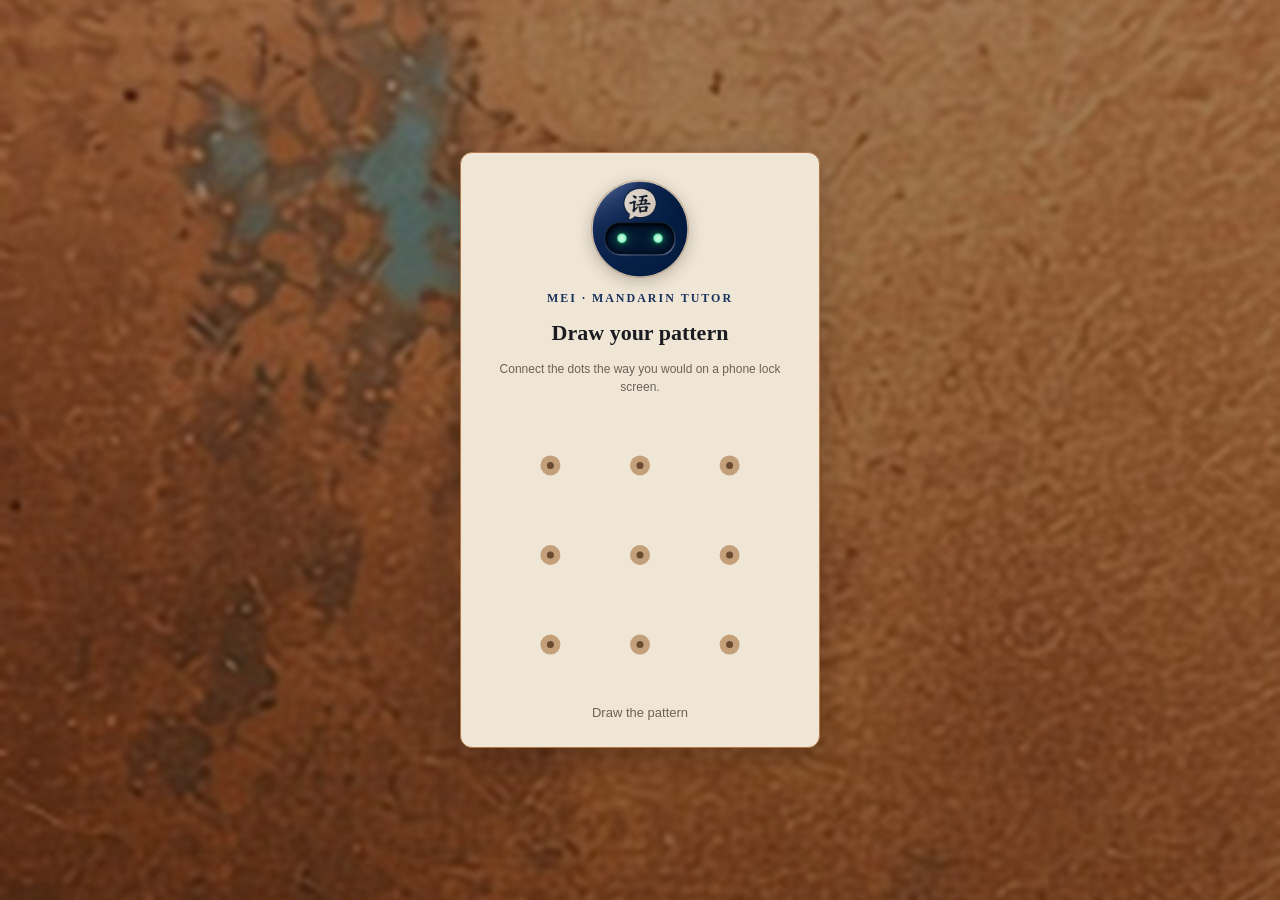
==== lesson.html @ 938fa402 "Add Mei's logo, favicons, and a patinated-copper site theme. The cream lesson cards keep high-contra" ====
<!DOCTYPE html>
<html lang="en">
  <head>
    <meta charset="utf-8">
    <meta name="viewport" content="width=device-width, initial-scale=1">
    <title>Mei · Mandarin Tutor</title>
    <meta name="theme-color" content="#1b325e">
    <meta property="og:title" content="Mei · Mandarin Tutor">
    <meta property="og:description" content="Weekday Mandarin lessons from Mei.">
    <meta property="og:image" content="https://atlas-grok.github.io/mandarin-lessons/assets/og-image.jpg">
    <meta name="twitter:card" content="summary_large_image">
    <link rel="icon" type="image/png" sizes="32x32" href="assets/favicon-32.png">
    <link rel="icon" type="image/png" sizes="64x64" href="assets/favicon-64.png">
    <link rel="apple-touch-icon" sizes="180x180" href="assets/apple-touch-icon.png">
    <link rel="stylesheet" href="assets/style.css">
  </head>
  <body>
    <div id="lock-screen" hidden>
      <div class="lock-card">
        <img class="lock-logo" src="assets/logo.png" alt="Mei" width="96" height="96">
        <div class="brand">Mei · Mandarin Tutor</div>
        <h1 style="font-size:22px;">Draw your pattern</h1>
        <p class="lock-hint">Connect the dots the way you would on a phone lock screen.</p>
        <div class="lock-canvas-wrap">
          <canvas id="lock-canvas" width="280" height="280" aria-label="Pattern lock"></canvas>
        </div>
        <div id="lock-status" class="lock-status">Draw the pattern</div>
      </div>
    </div>
    <div id="app" class="page" hidden>
      <div class="card">
        <div class="mast">
          <div class="brand-row">
            <img class="brand-logo" src="assets/logo.png" alt="Mei" width="48" height="48">
            <div class="brand">Mei · Mandarin Tutor</div>
          </div>
          <div style="margin:8px 0 0 0;"><a class="back" href="index.html">← All lessons</a></div>
          <div id="lesson-id" class="lesson-id"></div>
          <div id="header"></div>
        </div>
        <div id="body" class="lesson"></div>
      </div>
      <div class="foot">Mei · Mandarin Tutor</div>
    </div>
    <script src="assets/config.js"></script>
    <script src="assets/grade.js"></script>
    <script src="assets/lock.js"></script>
    <script src="assets/lesson.js"></script>
  </body>
</html>
---- assets/style.css ----
/* Patinated-copper theme, sampled from Mei's logo, with cream lesson cards. */
:root {
  --page: #1a120c;
  --card: #efe6d6;
  --line: #b07848;
  --ink: #1a1c22;
  --muted: #6b6258;
  --red: #b91c1c; /* pinyin stays red, same as the lesson email */
  --blue: #1b325e; /* navy from the logo disc */
  --green: #1f7a5a;
  --amber: #c4843a;
  --tip-bg: #f7efd8;
  --pattern-bg: #e6edf6;
  --tone-bg: #f8ebe6;
  --note-bg: #e7f3ed;
  --white: #f7f1e6;
  --navy: #1b325e;
  --navy-deep: #0e1a36;
  --copper: #b07848;
  --copper-dark: #8a5a32;
  --mint: #4cf0a0;
  --mint-soft: #a7f7d2;
  --verdigris: #2f8f7a;
}

* { box-sizing: border-box; }

html, body {
  margin: 0;
  padding: 0;
  color: var(--ink);
  font-family: Georgia, "Times New Roman", serif;
  font-size: 16px;
  line-height: 1.55;
  -webkit-text-size-adjust: 100%;
}

/* Fallback color on html. Body stays transparent so the fixed
   ::before plate (z-index: -1) can show through. */
html { background-color: var(--page); }
body { background: transparent; min-height: 100vh; }

/* Fixed copper plate + soft navy-to-umber overlay. A pseudo-element
   avoids background-attachment:fixed bugs on mobile. */
body::before {
  content: "";
  position: fixed;
  inset: 0;
  z-index: -1;
  pointer-events: none;
  background-color: var(--page);
  background-image:
    linear-gradient(180deg, rgba(14, 16, 32, 0.32), rgba(22, 12, 8, 0.42)),
    url("bg-copper.jpg");
  background-position: center;
  background-size: cover;
  background-repeat: no-repeat;
}

.page {
  width: 100%;
  min-height: 100vh;
  padding: 24px 12px;
}

.card {
  max-width: 640px;
  margin: 0 auto;
  background: var(--card);
  border: 1px solid var(--line);
  border-radius: 12px;
  padding: 28px;
  box-shadow: 0 8px 28px rgba(20, 10, 6, 0.28);
}

.brand {
  font-size: 12px;
  letter-spacing: 2px;
  text-transform: uppercase;
  color: var(--navy);
  font-weight: bold;
  font-family: Georgia, "Times New Roman", serif;
}

.brand-row {
  display: flex;
  align-items: center;
  gap: 12px;
}

.brand-logo {
  width: 48px;
  height: 48px;
  flex: 0 0 48px;
  border-radius: 50%;
  display: block;
  box-shadow: 0 0 0 1px rgba(176, 120, 72, 0.35);
}

.lock-logo {
  width: 96px;
  height: 96px;
  border-radius: 50%;
  display: block;
  margin: 0 auto 12px;
  box-shadow: 0 0 0 1px rgba(176, 120, 72, 0.4), 0 4px 16px rgba(20, 10, 6, 0.25);
}

.lesson-id {
  font-family: Arial, sans-serif;
  font-size: 12px;
  line-height: 1.4;
  color: var(--ink);
  margin-top: 8px;
}

h1 {
  font-family: Georgia, serif;
  font-size: 26px;
  color: var(--ink);
  margin: 8px 0 2px 0;
  font-weight: bold;
}

.title-py {
  font-size: 18px;
  color: var(--red);
  font-style: italic;
  font-weight: bold;
}

.meta, .auditory {
  font-family: Arial, sans-serif;
  font-size: 13px;
  color: var(--muted);
  margin-top: 6px;
}

.auditory { margin-top: 2px; }

h2, .h2 {
  font-family: Georgia, serif;
  font-size: 20px;
  color: var(--navy);
  margin: 22px 0 10px 0;
  border-bottom: 2px solid var(--line);
  padding-bottom: 4px;
  font-weight: bold;
}

h2.practice, .h2.practice { color: var(--blue); font-size: 22px; }
h2.teach { font-size: 22px; }
h3, .h3 {
  font-family: Georgia, serif;
  font-size: 17px;
  color: var(--blue);
  margin: 18px 0 8px 0;
  border-bottom: 2px solid var(--line);
  padding-bottom: 4px;
  font-weight: bold;
}
h2.block-h, .block-h {
  font-size: 18px;
  color: var(--navy);
}

.pair { font-size: 16px; }
.pair-lg { font-size: 18px; }
.pair-sm { font-size: 15px; }
.en { color: var(--ink); font-weight: bold; }
.bar { color: var(--muted); }
.py { color: var(--red); font-style: italic; font-weight: bold; }

.bilingual p { margin: 0 0 4px 0; color: var(--ink); }
.bilingual p.py-line { margin: 0 0 14px 0; color: var(--red); font-style: italic; font-weight: normal; }
.bilingual p.solo { margin: 0 0 14px 0; }

.box {
  border-left: 4px solid var(--green);
  background: var(--note-bg);
  padding: 12px 16px;
  margin: 12px 0;
  border-radius: 0 8px 8px 0;
}
.box.tip, .box.bonus { border-left-color: var(--amber); background: var(--tip-bg); }
.box.pattern { border-left-color: var(--blue); background: var(--pattern-bg); }
.box.tone { border-left-color: var(--red); background: var(--tone-bg); }
.box.note { border-left-color: var(--green); background: var(--note-bg); }
.box.info { border-left-color: var(--blue); background: var(--pattern-bg); }
.box.success { border-left-color: var(--green); background: var(--note-bg); }
.box.warn { border-left-color: var(--amber); background: var(--tip-bg); }
.box .boxtitle { font-weight: bold; margin-bottom: 6px; }

.vocab {
  background: var(--white);
  border: 1px solid var(--line);
  border-left: 4px solid var(--red);
  border-radius: 0 8px 8px 0;
  padding: 12px 16px;
  margin: 10px 0;
}
.vocab .notes { font-size: 14px; margin-top: 6px; }

.example { margin: 8px 0; }
.ex-n { color: var(--muted); font-weight: bold; }

.review {
  width: 100%;
  border-collapse: collapse;
  background: var(--white);
  border: 1px solid var(--line);
  margin: 10px 0;
}
.review td {
  padding: 6px 8px;
  border-bottom: 1px solid var(--line);
  vertical-align: middle;
}
.review td.tip { font-size: 13px; color: #6b7280; }
.review td.listen { text-align: right; white-space: nowrap; }

.listen {
  display: inline-block;
  background: var(--navy);
  color: #ffffff;
  text-decoration: none;
  font-family: Arial, sans-serif;
  font-size: 12px;
  font-weight: bold;
  padding: 6px 12px;
  border-radius: 999px;
  margin-left: 8px;
  border: 0;
  cursor: pointer;
  line-height: 1.2;
}
.listen:hover, .listen:focus { filter: brightness(1.12); }
.listen.playing {
  background: var(--verdigris);
  box-shadow: 0 0 0 1px var(--mint), 0 0 12px rgba(76, 240, 160, 0.65);
  color: #042016;
}
.listen[disabled] { opacity: 0.5; cursor: default; }

.options-line { font-size: 14px; color: #6b7280; margin: 4px 0 8px 0; }

.item { margin: 16px 0 22px 0; }
.item-prompt { margin-bottom: 6px; }
.item-n { color: var(--blue); font-weight: bold; }
.unscramble {
  font-family: "Courier New", monospace;
  background: #f3f4f6;
  padding: 6px 10px;
  border-radius: 4px;
  margin-top: 6px;
  font-size: 14px;
}
.hint {
  font-size: 13px;
  color: var(--muted);
  font-style: italic;
  margin-top: 4px;
}

.answer-box {
  border: 2px dashed #93c5fd;
  background: #f8fbff;
  border-radius: 6px;
  padding: 10px 12px;
  margin: 6px 0 4px 0;
  font-family: Arial, sans-serif;
}
.answer-box label {
  display: block;
  font-size: 12px;
  color: var(--muted);
  margin-bottom: 6px;
}
.answer-box input,
.answer-box textarea {
  width: 100%;
  font-family: Georgia, "Times New Roman", serif;
  font-size: 16px; /* avoid iOS zoom */
  line-height: 1.4;
  color: var(--ink);
  border: 1px solid #bfdbfe;
  border-radius: 4px;
  padding: 8px 10px;
  background: #ffffff;
  -webkit-appearance: none;
  appearance: none;
}
.answer-box textarea { min-height: 56px; resize: vertical; }
.answer-box input:focus,
.answer-box textarea:focus {
  outline: 2px solid #93c5fd;
  outline-offset: 1px;
}

.item.correct .answer-box { border-color: #86efac; background: #f0fdf4; }
.item.partial .answer-box { border-color: #fcd34d; background: var(--tip-bg); }
.item.wrong .answer-box { border-color: #fca5a5; background: var(--tone-bg); }
.item.skipped .answer-box { border-color: #d1d5db; background: #f9fafb; }

.item-feedback {
  font-family: Arial, sans-serif;
  font-size: 13px;
  margin-top: 4px;
}
.item-feedback.correct { color: var(--green); }
.item-feedback.partial { color: #92400e; }
.item-feedback.wrong { color: var(--red); }
.item-feedback.skipped { color: #6b7280; }

.recorder {
  font-family: Arial, sans-serif;
  margin-top: 8px;
  padding: 10px 12px;
  border: 2px dashed #f1e5d1;
  border-radius: 6px;
  background: #fffdf8;
}
.recorder .row { display: flex; flex-wrap: wrap; gap: 8px; align-items: center; }
.rec-btn {
  font-family: Arial, sans-serif;
  font-size: 13px;
  font-weight: bold;
  border: 0;
  border-radius: 999px;
  padding: 8px 14px;
  cursor: pointer;
  background: var(--navy);
  color: #fff;
}
.rec-btn.secondary { background: var(--copper-dark); }
.rec-btn:disabled { opacity: 0.45; cursor: default; }
.rec-btn[aria-pressed="true"], .rec-btn.recording {
  background: var(--verdigris);
  box-shadow: 0 0 0 1px var(--mint), 0 0 12px rgba(76, 240, 160, 0.65);
  color: #042016;
}
.rec-timer { font-size: 13px; color: var(--ink); min-width: 4ch; }
.rec-status { font-size: 12px; color: var(--muted); margin-top: 4px; }
.recorder audio { width: 100%; margin-top: 8px; }

.submit-row {
  margin: 28px 0 8px 0;
  display: flex;
  flex-wrap: wrap;
  gap: 10px;
  align-items: center;
}
.primary {
  font-family: Arial, sans-serif;
  font-size: 16px;
  font-weight: bold;
  background: var(--navy);
  color: #fff;
  border: 0;
  border-radius: 8px;
  padding: 12px 22px;
  cursor: pointer;
}
.primary:hover, .primary:focus {
  filter: brightness(1.08);
  box-shadow: 0 0 0 1px var(--mint), 0 0 10px rgba(76, 240, 160, 0.45);
}
.primary:disabled { opacity: 0.5; cursor: default; box-shadow: none; }
.linkish {
  font-family: Arial, sans-serif;
  font-size: 14px;
  background: none;
  border: 0;
  color: var(--blue);
  text-decoration: underline;
  cursor: pointer;
  padding: 8px;
}

.results {
  margin: 18px 0;
  padding: 14px 16px;
  border-radius: 0 8px 8px 0;
  border-left: 4px solid var(--blue);
  background: var(--pattern-bg);
  font-family: Arial, sans-serif;
}
.results h2 { margin-top: 0; border: 0; padding: 0; font-size: 20px; color: var(--ink); }
.results .tally { color: var(--ink); margin: 6px 0 10px 0; }
.submit-msg { font-family: Arial, sans-serif; font-size: 14px; margin-top: 8px; }
.submit-msg.error { color: var(--red); }
.submit-msg.ok { color: var(--green); }

.closing { margin-top: 24px; border-top: 1px solid var(--line); padding-top: 14px; }
.signoff {
  color: var(--red);
  font-weight: bold;
  font-size: 18px;
  text-align: right;
  margin-top: 8px;
}
.foot {
  font-family: Arial, sans-serif;
  font-size: 11px;
  color: #d4c4a8;
  text-align: center;
  padding-top: 12px;
}

/* Index */
.lesson-list { list-style: none; margin: 16px 0 0 0; padding: 0; }
.lesson-list a {
  display: block;
  text-decoration: none;
  color: inherit;
  padding: 14px 16px;
  border: 1px solid var(--line);
  border-radius: 8px;
  margin: 0 0 10px 0;
  background: var(--white);
}
.lesson-list a:hover, .lesson-list a:focus { border-color: #e7d3b0; background: #fffaf0; }
.lesson-list .when {
  font-family: Arial, sans-serif;
  font-size: 12px;
  color: var(--muted);
  margin-top: 2px;
}
.back {
  font-family: Arial, sans-serif;
  font-size: 13px;
  color: var(--blue);
  text-decoration: none;
}
.back:hover { text-decoration: underline; }

/* Lock screen */
#lock-screen {
  min-height: 100vh;
  display: flex;
  align-items: center;
  justify-content: center;
  padding: 24px 12px;
  background: transparent;
}
#lock-screen[hidden], #app[hidden] { display: none !important; }
.lock-card {
  max-width: 360px;
  width: 100%;
  background: var(--card);
  border: 1px solid var(--line);
  border-radius: 12px;
  padding: 28px 24px 24px;
  text-align: center;
  box-shadow: 0 8px 28px rgba(20, 10, 6, 0.28);
}
.lock-canvas-wrap {
  touch-action: none;
  user-select: none;
  -webkit-user-select: none;
  margin: 18px auto 8px;
  display: flex;
  justify-content: center;
}
#lock-canvas {
  touch-action: none;
  display: block;
  margin: 0 auto;
  cursor: pointer;
}
.lock-status { font-family: Arial, sans-serif; font-size: 13px; color: var(--muted); min-height: 1.4em; }
.lock-status.error { color: var(--red); }
.lock-status.ok { color: var(--green); }
.lock-hint { font-family: Arial, sans-serif; font-size: 12px; color: var(--muted); margin-top: 10px; }
.shake { animation: shake 0.35s ease; }
@keyframes shake {
  0%, 100% { transform: translateX(0); }
  25% { transform: translateX(-8px); }
  75% { transform: translateX(8px); }
}

.error-banner {
  font-family: Arial, sans-serif;
  color: var(--red);
  background: var(--tone-bg);
  border-left: 4px solid var(--red);
  padding: 12px 16px;
  border-radius: 0 8px 8px 0;
}

@media (max-width: 480px) {
  .page { padding: 12px 8px; }
  .card, .lock-card { padding: 20px 16px; }
  h1 { font-size: 22px; }
  .brand-logo { width: 40px; height: 40px; flex-basis: 40px; }
  .lock-logo { width: 80px; height: 80px; }
  .listen { margin: 6px 0 0 0; }
  .review, .review tbody, .review tr, .review td { display: block; width: 100%; }
  .review tr { border-bottom: 1px solid var(--line); padding: 8px 0; }
  .review td { border: 0; padding: 2px 8px; text-align: left; }
  .review td.listen { text-align: left; }
}
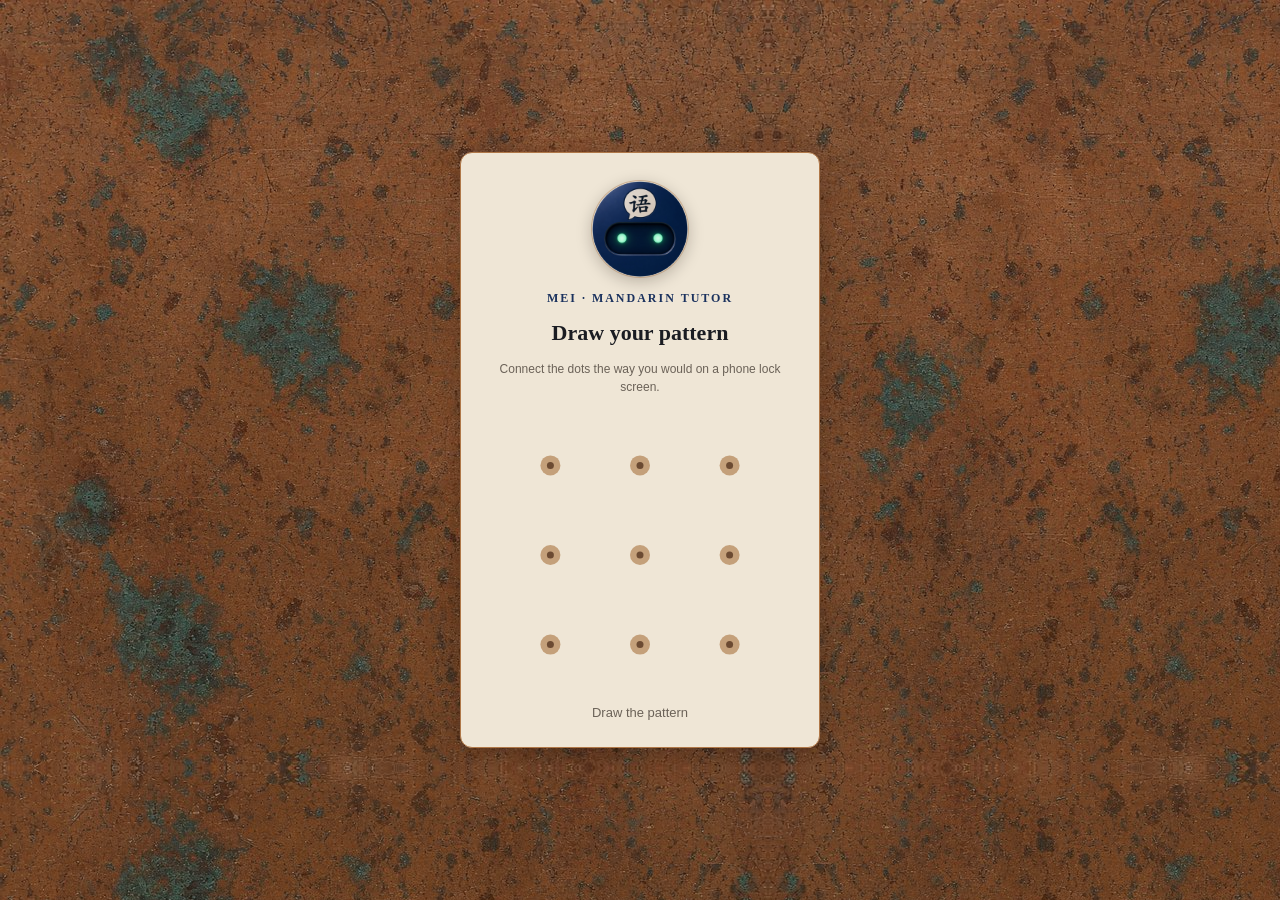
==== commit ea37f573: "Replace the blurry copper background with a sharp seamless tile. The old background was a 1400px cro" ====
--- a/lesson.html
+++ b/lesson.html
@@ -12,7 +12,7 @@
     <link rel="icon" type="image/png" sizes="32x32" href="assets/favicon-32.png">
     <link rel="icon" type="image/png" sizes="64x64" href="assets/favicon-64.png">
     <link rel="apple-touch-icon" sizes="180x180" href="assets/apple-touch-icon.png">
-    <link rel="stylesheet" href="assets/style.css">
+    <link rel="stylesheet" href="assets/style.css?v=2">
   </head>
   <body>
     <div id="lock-screen" hidden>
--- a/assets/style.css
+++ b/assets/style.css
@@ -41,7 +41,9 @@
 body { background: transparent; min-height: 100vh; }
 
 /* Fixed copper plate + soft navy-to-umber overlay. A pseudo-element
-   avoids background-attachment:fixed bugs on mobile. */
+   avoids background-attachment:fixed bugs on mobile. The copper
+   texture is a 1536×1536 seamless mirror-tile, drawn at native
+   size and repeated so it is never upscaled. */
 body::before {
   content: "";
   position: fixed;
@@ -51,10 +53,10 @@
   background-color: var(--page);
   background-image:
     linear-gradient(180deg, rgba(14, 16, 32, 0.32), rgba(22, 12, 8, 0.42)),
-    url("bg-copper.jpg");
-  background-position: center;
-  background-size: cover;
-  background-repeat: no-repeat;
+    url("bg-copper-tile.jpg?v=1");
+  background-position: 0 0;
+  background-size: 1536px 1536px;
+  background-repeat: repeat;
 }
 
 .page {
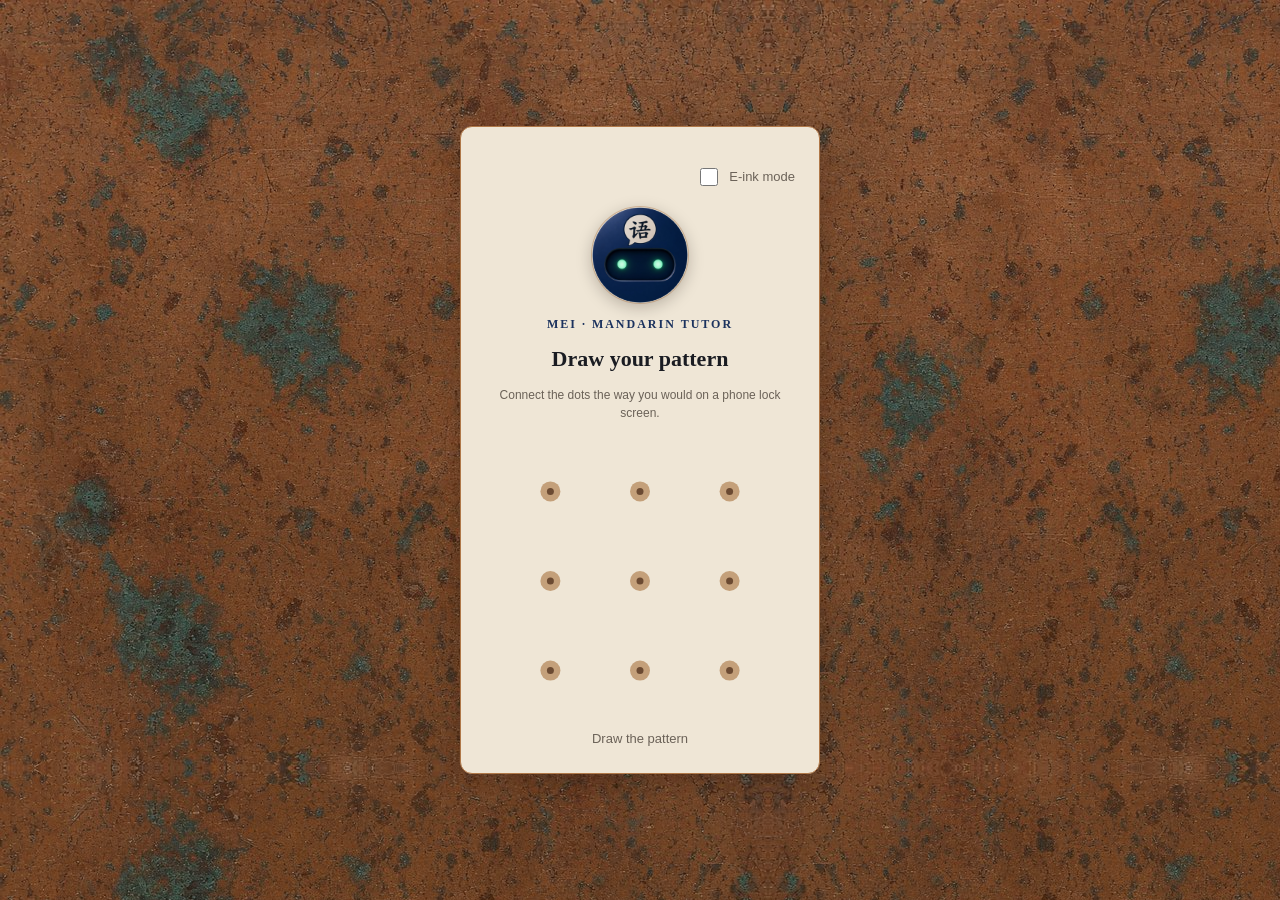
==== commit 2b55160c: "Add e-ink reading mode for high-contrast Mandarin lessons E-ink mode is toggled from the header on i" ====
--- a/lesson.html
+++ b/lesson.html
@@ -2,6 +2,24 @@
 <html lang="en">
   <head>
     <meta charset="utf-8">
+    <script>
+      (function () {
+        try {
+          var q = new URLSearchParams(location.search).get("eink");
+          var on;
+          if (q === "1" || q === "true") {
+            on = true;
+            localStorage.setItem("mandarin-eink-mode", "1");
+          } else if (q === "0" || q === "false") {
+            on = false;
+            localStorage.setItem("mandarin-eink-mode", "0");
+          } else {
+            on = localStorage.getItem("mandarin-eink-mode") === "1";
+          }
+          if (on) document.documentElement.classList.add("eink-mode");
+        } catch (e) { /* private mode */ }
+      })();
+    </script>
     <meta name="viewport" content="width=device-width, initial-scale=1">
     <title>Mei · Mandarin Tutor</title>
     <meta name="theme-color" content="#1b325e">
@@ -12,11 +30,21 @@
     <link rel="icon" type="image/png" sizes="32x32" href="assets/favicon-32.png">
     <link rel="icon" type="image/png" sizes="64x64" href="assets/favicon-64.png">
     <link rel="apple-touch-icon" sizes="180x180" href="assets/apple-touch-icon.png">
-    <link rel="stylesheet" href="assets/style.css?v=2">
+    <link rel="preconnect" href="https://fonts.googleapis.com">
+    <link rel="preconnect" href="https://fonts.gstatic.com" crossorigin>
+    <link href="https://fonts.googleapis.com/css2?family=Noto+Sans:ital,wght@0,400;0,500;0,600;0,700;1,400&display=swap" rel="stylesheet">
+    <link rel="stylesheet" href="assets/style.css?v=8">
+    <link rel="stylesheet" href="assets/eink.css?v=1">
   </head>
   <body>
     <div id="lock-screen" hidden>
       <div class="lock-card">
+        <div class="eink-header-bar">
+          <label class="eink-toggle">
+            <input type="checkbox" id="eink-toggle-lock" role="switch" aria-checked="false" aria-label="E-ink mode">
+            <span>E-ink mode</span>
+          </label>
+        </div>
         <img class="lock-logo" src="assets/logo.png" alt="Mei" width="96" height="96">
         <div class="brand">Mei · Mandarin Tutor</div>
         <h1 style="font-size:22px;">Draw your pattern</h1>
@@ -29,6 +57,12 @@
     </div>
     <div id="app" class="page" hidden>
       <div class="card">
+        <div class="eink-header-bar">
+          <label class="eink-toggle">
+            <input type="checkbox" id="eink-toggle" role="switch" aria-checked="false" aria-label="E-ink mode">
+            <span>E-ink mode</span>
+          </label>
+        </div>
         <div class="mast">
           <div class="brand-row">
             <img class="brand-logo" src="assets/logo.png" alt="Mei" width="48" height="48">
@@ -42,9 +76,11 @@
       </div>
       <div class="foot">Mei · Mandarin Tutor</div>
     </div>
+    <script src="assets/eink.js"></script>
     <script src="assets/config.js"></script>
     <script src="assets/grade.js"></script>
+    <script src="assets/report.js"></script>
     <script src="assets/lock.js"></script>
-    <script src="assets/lesson.js"></script>
+    <script src="assets/lesson.js?v=8"></script>
   </body>
 </html>
--- a/assets/style.css
+++ b/assets/style.css
@@ -214,35 +214,211 @@
   margin: 10px 0;
 }
 .review td {
-  padding: 6px 8px;
+  padding: 10px 8px;
   border-bottom: 1px solid var(--line);
   vertical-align: middle;
 }
 .review td.tip { font-size: 13px; color: #6b7280; }
-.review td.listen { text-align: right; white-space: nowrap; }
-
-.listen {
-  display: inline-block;
+/* Class "listen" is also on the cell (wrapping the button). Keep cell
+   styles here so button.listen rules never leak onto the <td>. */
+.review td.listen {
+  text-align: right;
+  white-space: nowrap;
+  vertical-align: middle;
+  background: none;
+  color: inherit;
+  font: inherit;
+  padding: 8px 8px 6px;
+  border-radius: 0;
+  margin: 0;
+  border: 0;
+  border-bottom: 1px solid var(--line);
+  box-shadow: none;
+  cursor: default;
+  line-height: inherit;
+  width: 1%;
+  height: auto;
+}
+
+/* Hidden SVG filter defs (injected by lesson.js). Must stay in the
+   document (not display:none) so url(#listen-outline) resolves. */
+.listen-filters {
+  position: absolute;
+  width: 0;
+  height: 0;
+  overflow: hidden;
+  pointer-events: none;
+}
+#listen-outline feFlood { flood-color: var(--copper); }
+#listen-outline-mint feFlood { flood-color: var(--mint); }
+
+/* Mei speech-bubble play control. Small avatar at the bottom-left;
+   navy bubble above and to the right. The comma tail is an inline
+   SVG that overlaps the bubble so they read as one cohesive shape.
+   A 1px outline is painted with feMorphology on the combined
+   alpha; the playing glow is a drop-shadow on the same wrapper so
+   it follows bubble+tail, not the rectangular box. */
+button.listen {
+  position: relative;
+  display: flex;
+  flex-direction: column;
+  align-items: flex-start;
+  width: fit-content;
+  max-width: 100%;
+  height: auto;
+  margin: 10px 0 4px 0;
+  padding: 0 0 15px 0; /* with .listen-shape padding, 28px below the bubble for the 20px avatar */
+  border: 0;
+  background: none;
+  color: inherit;
+  font: inherit;
+  line-height: 1;
+  box-shadow: none;
+  border-radius: 0;
+  cursor: pointer;
+  text-align: left;
+  overflow: visible;
+  -webkit-appearance: none;
+  appearance: none;
+}
+.review td.listen button.listen {
+  display: inline-flex;
+  margin: 0;
+  vertical-align: middle;
+  padding-bottom: 11px; /* with compact shape padding, 22px below the bubble for the 16px avatar */
+}
+.listen-shape {
+  position: relative;
+  display: block;
+  width: fit-content;
+  max-width: 100%;
+  padding: 0 0 13px 0; /* room for the tail, so the filter box includes it */
+  overflow: visible;
+  filter: url(#listen-outline) drop-shadow(0 1px 0.5px rgba(26, 18, 12, 0.18));
+}
+.listen-avatar {
+  position: absolute;
+  left: 0;
+  bottom: 0;
+  width: 20px;
+  height: 20px;
+  border-radius: 50%;
+  display: block;
+  object-fit: cover;
   background: var(--navy);
-  color: #ffffff;
-  text-decoration: none;
-  font-family: Arial, sans-serif;
-  font-size: 12px;
-  font-weight: bold;
-  padding: 6px 12px;
-  border-radius: 999px;
-  margin-left: 8px;
+  box-shadow: 0 0 0 1.5px var(--copper);
+  z-index: 2;
+}
+.review td.listen .listen-avatar {
+  width: 16px;
+  height: 16px;
+  box-shadow: 0 0 0 1px var(--copper);
+}
+.listen-bubble {
+  position: relative;
+  display: inline-flex;
+  align-items: center;
+  gap: 6px;
+  min-height: 28px;
+  max-width: 100%;
+  margin-left: 22px;
+  padding: 5px 12px 5px 10px;
+  background: var(--navy);
+  color: var(--white);
   border: 0;
-  cursor: pointer;
-  line-height: 1.2;
-}
-.listen:hover, .listen:focus { filter: brightness(1.12); }
-.listen.playing {
-  background: var(--verdigris);
-  box-shadow: 0 0 0 1px var(--mint), 0 0 12px rgba(76, 240, 160, 0.65);
-  color: #042016;
-}
-.listen[disabled] { opacity: 0.5; cursor: default; }
+  border-radius: 16px;
+  font-family: Georgia, "Times New Roman", serif;
+  font-size: 14px;
+  line-height: 1.3;
+  z-index: 1;
+}
+/* Comma tail: same navy fill as the bubble, overlapping the
+   bottom-left so there is no seam. It grows out of the bubble and
+   points down-left toward the avatar, stopping short of the face. */
+.listen-tail {
+  position: absolute;
+  left: 14px; /* margin-left 22px - 8px viewBox inset */
+  bottom: 0;
+  width: 36px;
+  height: 20px;
+  overflow: visible;
+  pointer-events: none;
+  fill: var(--navy);
+  z-index: 0;
+}
+.listen-text {
+  color: var(--white);
+  font-style: italic;
+  font-weight: bold;
+  white-space: normal;
+  overflow-wrap: break-word;
+  word-wrap: break-word;
+}
+button.listen.compact .listen-shape { padding-bottom: 11px; }
+button.listen.compact .listen-bubble {
+  margin-left: 18px;
+  padding: 4px 9px;
+  min-height: 24px;
+  min-width: 24px;
+  justify-content: center;
+  border-radius: 14px;
+}
+button.listen.compact .listen-tail {
+  left: 11px;
+  width: 30px;
+  height: 16px;
+}
+.listen-icon {
+  position: relative;
+  display: inline-flex;
+  align-items: center;
+  justify-content: center;
+  width: 14px;
+  height: 14px;
+  flex: 0 0 14px;
+  color: var(--white);
+}
+.listen-ico { display: block; }
+.listen-ico-wave { display: none; }
+button.listen.playing .listen-ico-play { display: none; }
+button.listen.playing .listen-ico-wave { display: block; }
+button.listen.playing .listen-ico-wave .w1,
+button.listen.playing .listen-ico-wave .w2,
+button.listen.playing .listen-ico-wave .w3 {
+  transform-box: fill-box;
+  transform-origin: center bottom;
+  animation: listen-bar 0.9s ease-in-out infinite;
+}
+button.listen.playing .listen-ico-wave .w2 { animation-delay: 0.15s; }
+button.listen.playing .listen-ico-wave .w3 { animation-delay: 0.3s; }
+@keyframes listen-bar {
+  0%, 100% { transform: scaleY(0.55); }
+  50% { transform: scaleY(1); }
+}
+button.listen:hover .listen-bubble,
+button.listen:focus-visible .listen-bubble {
+  background: #243e70;
+}
+button.listen:hover .listen-tail,
+button.listen:focus-visible .listen-tail {
+  fill: #243e70;
+}
+button.listen:focus { outline: none; }
+button.listen:focus-visible .listen-shape {
+  filter: url(#listen-outline-mint) drop-shadow(0 0 6px rgba(76, 240, 160, 0.45));
+}
+button.listen.playing .listen-avatar {
+  box-shadow: 0 0 0 1.5px var(--mint), 0 0 8px rgba(76, 240, 160, 0.55);
+}
+button.listen.playing .listen-shape {
+  filter: url(#listen-outline-mint) drop-shadow(0 0 6px rgba(76, 240, 160, 0.55));
+  animation: listen-pulse 1.4s ease-in-out infinite;
+}
+@keyframes listen-pulse {
+  0%, 100% { filter: url(#listen-outline-mint) drop-shadow(0 0 4px rgba(76, 240, 160, 0.4)); }
+  50% { filter: url(#listen-outline-mint) drop-shadow(0 0 10px rgba(76, 240, 160, 0.85)); }
+}
+button.listen[disabled] { opacity: 0.5; cursor: default; }
 
 .options-line { font-size: 14px; color: #6b7280; margin: 4px 0 8px 0; }
 
@@ -428,6 +604,209 @@
   color: var(--muted);
   margin-top: 2px;
 }
+.lesson-list .lesson-row {
+  display: flex;
+  align-items: flex-start;
+  justify-content: space-between;
+  gap: 12px;
+}
+.lesson-list .lesson-titles { flex: 1; min-width: 0; }
+.lesson-done {
+  flex: 0 0 auto;
+  font-family: Arial, sans-serif;
+  font-size: 11px;
+  font-weight: bold;
+  letter-spacing: 0.4px;
+  text-transform: uppercase;
+  color: var(--navy-deep);
+  display: flex;
+  align-items: center;
+  gap: 6px;
+  padding: 4px 10px;
+  border-radius: 999px;
+  background: linear-gradient(135deg, rgba(76, 240, 160, 0.35), rgba(47, 143, 122, 0.22));
+  border: 1px solid rgba(76, 240, 160, 0.55);
+  box-shadow: 0 0 0 1px rgba(27, 50, 94, 0.12);
+}
+.lesson-done-badge {
+  display: inline-flex;
+  align-items: center;
+  justify-content: center;
+  width: 18px;
+  height: 18px;
+  border-radius: 50%;
+  background: var(--navy);
+  color: var(--mint);
+  font-size: 12px;
+  line-height: 1;
+}
+.lesson-complete a {
+  border-color: rgba(76, 240, 160, 0.45);
+  box-shadow: inset 3px 0 0 var(--verdigris);
+}
+
+/* Published grade report card */
+.report-card {
+  margin: 0 0 22px 0;
+  padding: 16px 18px 14px;
+  border-radius: 0 10px 10px 0;
+  border: 1px solid rgba(27, 50, 94, 0.22);
+  border-left: 5px solid var(--navy);
+  background: linear-gradient(165deg, #e8edf6 0%, #efe6d6 55%, #f7f1e6 100%);
+  box-shadow: 0 4px 16px rgba(14, 26, 54, 0.1);
+}
+.report-card-title {
+  margin: 0 0 6px 0;
+  font-size: 20px;
+  color: var(--navy);
+  border: 0;
+  padding: 0;
+}
+.rc-meta {
+  font-family: Arial, sans-serif;
+  font-size: 12px;
+  color: var(--muted);
+  margin-bottom: 10px;
+}
+.rc-totals {
+  margin: 0 0 14px 0;
+  padding: 10px 12px;
+  border-radius: 8px;
+  background: rgba(27, 50, 94, 0.08);
+  border: 1px solid rgba(176, 120, 72, 0.35);
+}
+.rc-score-main {
+  font-family: Arial, sans-serif;
+  font-size: 22px;
+  font-weight: bold;
+  color: var(--ink);
+}
+.rc-score-breakdown {
+  font-family: Arial, sans-serif;
+  font-size: 13px;
+  color: var(--muted);
+  margin-top: 2px;
+}
+.rc-section-title {
+  font-size: 15px;
+  margin: 14px 0 8px 0;
+  padding-bottom: 4px;
+  border-bottom: 1px dashed var(--line);
+  color: var(--blue);
+}
+.rc-item {
+  margin: 0 0 10px 0;
+  padding: 10px 12px;
+  border-radius: 8px;
+  background: var(--white);
+  border: 1px solid rgba(176, 120, 72, 0.35);
+}
+.rc-item-head {
+  margin-bottom: 6px;
+  font-size: 15px;
+}
+.rc-n {
+  font-family: Arial, sans-serif;
+  font-weight: bold;
+  color: var(--navy);
+  margin-right: 6px;
+}
+.rc-prompt-en { font-weight: bold; color: var(--ink); }
+.rc-prompt-bar { color: var(--muted); }
+.rc-prompt-py { color: var(--red); font-style: italic; font-weight: bold; }
+.rc-row {
+  font-family: Arial, sans-serif;
+  font-size: 13px;
+  margin: 3px 0;
+  line-height: 1.45;
+}
+.rc-lbl {
+  color: var(--muted);
+  font-weight: bold;
+  margin-right: 6px;
+}
+.rc-val { color: var(--ink); }
+.rc-answer { font-weight: bold; }
+.rc-st.correct { color: var(--green); }
+.rc-st.partial { color: #92400e; }
+.rc-st.wrong { color: var(--red); }
+.rc-st.skipped { color: #6b7280; }
+.rc-st.voice_graded { color: var(--verdigris); }
+.rc-correction .rc-val { color: var(--red); font-weight: bold; }
+.rc-note .rc-val { color: var(--blue); font-style: italic; }
+.graded-practice-note {
+  font-family: Arial, sans-serif;
+  font-size: 13px;
+  color: var(--muted);
+  margin: 0 0 12px 0;
+}
+
+/* Hidden until Practice submit or Reveal (listen controls stay visible) */
+body:not(.lesson-revealed) .gated-content {
+  position: absolute;
+  width: 1px;
+  height: 1px;
+  padding: 0;
+  margin: -1px;
+  overflow: hidden;
+  clip: rect(0, 0, 0, 0);
+  white-space: nowrap;
+  border: 0;
+}
+.gated-slot {
+  display: inline;
+}
+.reveal-bar {
+  font-family: Arial, sans-serif;
+  font-size: 13px;
+  margin: 8px 0 14px;
+  padding: 10px 12px;
+  background: var(--pattern-bg);
+  border-radius: 8px;
+  border: 1px solid rgba(27, 50, 94, 0.2);
+}
+.reveal-bar .reveal-hint {
+  display: block;
+  color: var(--muted);
+  margin-top: 6px;
+  font-size: 12px;
+}
+button.reveal-btn {
+  font-family: Arial, sans-serif;
+  font-size: 14px;
+  padding: 8px 14px;
+  border-radius: 8px;
+  border: 1px solid var(--copper);
+  background: var(--white);
+  color: var(--navy);
+  cursor: pointer;
+}
+button.reveal-btn:disabled {
+  opacity: 0.55;
+  cursor: not-allowed;
+}
+.model-answer {
+  margin-top: 8px;
+  padding: 8px 10px;
+  border-left: 3px solid var(--green);
+  background: var(--note-bg);
+  font-family: Arial, sans-serif;
+  font-size: 14px;
+}
+.model-answer-lbl {
+  font-weight: bold;
+  color: var(--green);
+  display: block;
+  margin-bottom: 4px;
+}
+.item-feedback.pending_mei,
+.item-feedback.open_graded {
+  color: var(--verdigris);
+}
+.rc-st.pending_mei,
+.rc-st.open_graded {
+  color: var(--verdigris);
+}
 .back {
   font-family: Arial, sans-serif;
   font-size: 13px;
@@ -496,9 +875,19 @@
   h1 { font-size: 22px; }
   .brand-logo { width: 40px; height: 40px; flex-basis: 40px; }
   .lock-logo { width: 80px; height: 80px; }
-  .listen { margin: 6px 0 0 0; }
+  button.listen { margin: 8px 0 2px 0; }
+  .review td.listen button.listen { margin: 4px 0 0 0; }
   .review, .review tbody, .review tr, .review td { display: block; width: 100%; }
-  .review tr { border-bottom: 1px solid var(--line); padding: 8px 0; }
+  .review tr { border-bottom: 1px solid var(--line); padding: 10px 0; }
   .review td { border: 0; padding: 2px 8px; text-align: left; }
-  .review td.listen { text-align: left; }
-}
+  .review td.listen {
+    text-align: left;
+    display: block;
+    width: auto;
+    height: auto;
+    padding: 6px 8px 2px;
+    background: none;
+    border: 0;
+    white-space: normal;
+  }
+}
--- a/assets/eink.css
+++ b/assets/eink.css
@@ -0,0 +1,466 @@
+/* E-ink reading mode — high contrast, no motion, readable pinyin tones.
+   Active when <html class="eink-mode"> (set before first paint). */
+html.eink-mode {
+  --page: #fff;
+  --card: #fff;
+  --line: #000;
+  --ink: #000;
+  --muted: #000;
+  --red: #000;
+  --blue: #000;
+  --green: #000;
+  --amber: #000;
+  --tip-bg: #fff;
+  --pattern-bg: #fff;
+  --tone-bg: #fff;
+  --note-bg: #fff;
+  --white: #fff;
+  --navy: #000;
+  --navy-deep: #000;
+  --copper: #000;
+  --copper-dark: #000;
+  --mint: #000;
+  --mint-soft: #000;
+  --verdigris: #000;
+}
+
+html.eink-mode,
+html.eink-mode body {
+  font-family: "Noto Sans", system-ui, -apple-system, "Segoe UI", Arial, sans-serif;
+  font-size: 21px;
+  line-height: 1.6;
+  font-weight: 500;
+  color: #000;
+  background: #fff !important;
+}
+
+html.eink-mode body::before {
+  display: none !important;
+}
+
+html.eink-mode *,
+html.eink-mode *::before,
+html.eink-mode *::after {
+  animation: none !important;
+  transition: none !important;
+  box-shadow: none !important;
+  text-shadow: none !important;
+}
+
+html.eink-mode .page {
+  background: #fff;
+}
+
+html.eink-mode .card,
+html.eink-mode .lock-card {
+  background: #fff;
+  border: 2px solid #000;
+  border-radius: 0;
+  box-shadow: none;
+}
+
+html.eink-mode .brand,
+html.eink-mode h1,
+html.eink-mode h2,
+html.eink-mode h3,
+html.eink-mode .h2,
+html.eink-mode .h3,
+html.eink-mode .meta,
+html.eink-mode .auditory,
+html.eink-mode .lesson-id,
+html.eink-mode .foot,
+html.eink-mode .en,
+html.eink-mode .bar,
+html.eink-mode p,
+html.eink-mode .bilingual p {
+  color: #000 !important;
+}
+
+html.eink-mode .title-py,
+html.eink-mode .py,
+html.eink-mode .py-line,
+html.eink-mode .rc-prompt-py {
+  color: #000 !important;
+  font-style: normal;
+  font-weight: 700;
+  font-size: 1.2em;
+  letter-spacing: 0.06em;
+  line-height: 1.75;
+}
+
+html.eink-mode h1 {
+  font-size: 1.35em;
+  font-weight: 700;
+}
+
+html.eink-mode h2,
+html.eink-mode h2.practice,
+html.eink-mode h2.teach,
+html.eink-mode .h2 {
+  color: #000 !important;
+  border-bottom: 2px solid #000;
+}
+
+html.eink-mode h3,
+html.eink-mode .h3 {
+  color: #000 !important;
+  border-bottom: 2px solid #000;
+}
+
+html.eink-mode .box,
+html.eink-mode .vocab,
+html.eink-mode .review,
+html.eink-mode .recorder,
+html.eink-mode .results,
+html.eink-mode .report-card,
+html.eink-mode .reveal-bar,
+html.eink-mode .model-answer,
+html.eink-mode .error-banner {
+  background: #fff !important;
+  border: 2px solid #000 !important;
+  border-radius: 0;
+  box-shadow: none;
+}
+
+html.eink-mode .box {
+  border-left: 2px solid #000 !important;
+}
+
+html.eink-mode .vocab {
+  border-left: 2px solid #000 !important;
+}
+
+html.eink-mode .review td {
+  border-bottom: 2px solid #000;
+  color: #000;
+}
+
+html.eink-mode .review td.tip {
+  font-size: 1em;
+  color: #000 !important;
+}
+
+html.eink-mode .options-line,
+html.eink-mode .hint,
+html.eink-mode .ex-n {
+  color: #000 !important;
+  font-size: 1em;
+}
+
+html.eink-mode .unscramble {
+  background: #fff;
+  border: 2px solid #000;
+  font-family: "Noto Sans", system-ui, sans-serif;
+  font-size: 1em;
+}
+
+html.eink-mode .answer-box {
+  border: 2px solid #000 !important;
+  background: #fff !important;
+  border-radius: 0;
+}
+
+html.eink-mode .answer-box label {
+  color: #000;
+  font-size: 1em;
+  font-weight: 600;
+}
+
+html.eink-mode .answer-box input,
+html.eink-mode .answer-box textarea {
+  border: 2px solid #000;
+  background: #fff;
+  color: #000;
+  font-family: "Noto Sans", system-ui, sans-serif;
+  font-size: 1.05em;
+  line-height: 1.6;
+  font-weight: 500;
+  border-radius: 0;
+  min-height: 44px;
+  padding: 10px 12px;
+}
+
+html.eink-mode .answer-box input:focus,
+html.eink-mode .answer-box textarea:focus {
+  outline: 3px solid #000;
+  outline-offset: 2px;
+}
+
+html.eink-mode .item.correct .answer-box {
+  border-style: solid !important;
+  border-width: 3px !important;
+}
+
+html.eink-mode .item.partial .answer-box {
+  border-style: dashed !important;
+  border-width: 3px !important;
+}
+
+html.eink-mode .item.wrong .answer-box {
+  border-style: double !important;
+  border-width: 4px !important;
+}
+
+html.eink-mode .item.skipped .answer-box {
+  border-style: dotted !important;
+}
+
+html.eink-mode .item-feedback {
+  color: #000 !important;
+  font-weight: 600;
+  font-size: 1em;
+}
+
+html.eink-mode .item-feedback.correct::before {
+  content: "✓ ";
+  font-weight: 700;
+}
+
+html.eink-mode .item-feedback.partial::before {
+  content: "~ ";
+  font-weight: 700;
+}
+
+html.eink-mode .item-feedback.wrong::before {
+  content: "✗ ";
+  font-weight: 700;
+}
+
+html.eink-mode .primary,
+html.eink-mode .rec-btn,
+html.eink-mode button.reveal-btn {
+  background: #fff !important;
+  color: #000 !important;
+  border: 2px solid #000 !important;
+  border-radius: 0;
+  min-height: 44px;
+  min-width: 44px;
+  font-size: 1em;
+  font-weight: 600;
+  padding: 10px 18px;
+  filter: none !important;
+}
+
+html.eink-mode .primary:hover,
+html.eink-mode .primary:focus,
+html.eink-mode .rec-btn:hover,
+html.eink-mode .rec-btn:focus,
+html.eink-mode button.reveal-btn:hover,
+html.eink-mode button.reveal-btn:focus {
+  background: #000 !important;
+  color: #fff !important;
+  outline: 3px solid #000;
+  outline-offset: 2px;
+}
+
+html.eink-mode .rec-btn[aria-pressed="true"],
+html.eink-mode .rec-btn.recording {
+  background: #000 !important;
+  color: #fff !important;
+}
+
+html.eink-mode .linkish,
+html.eink-mode .back,
+html.eink-mode a {
+  color: #000 !important;
+  text-decoration: underline;
+  font-weight: 600;
+}
+
+html.eink-mode .lesson-list a {
+  border: 2px solid #000;
+  background: #fff;
+  border-radius: 0;
+}
+
+html.eink-mode .lesson-list a:hover,
+html.eink-mode .lesson-list a:focus {
+  background: #000 !important;
+  color: #fff !important;
+}
+
+html.eink-mode .lesson-list .when {
+  color: #000 !important;
+}
+
+html.eink-mode .lesson-done {
+  background: #fff !important;
+  border: 2px solid #000;
+  color: #000 !important;
+  border-radius: 0;
+}
+
+html.eink-mode .lesson-done-badge {
+  background: #000;
+  color: #fff;
+}
+
+html.eink-mode .lesson-complete a {
+  box-shadow: none;
+  border-left-width: 6px;
+}
+
+html.eink-mode .report-card {
+  border-left: 4px solid #000 !important;
+}
+
+html.eink-mode .rc-totals {
+  background: #fff !important;
+  border: 2px solid #000;
+}
+
+html.eink-mode .rc-meta,
+html.eink-mode .rc-score-breakdown,
+html.eink-mode .rc-lbl {
+  color: #000 !important;
+}
+
+html.eink-mode .rc-item {
+  background: #fff;
+  border: 2px solid #000;
+  border-radius: 0;
+}
+
+html.eink-mode .rc-item.rc-status-correct {
+  border-left-width: 6px;
+  border-left-style: solid;
+}
+
+html.eink-mode .rc-item.rc-status-partial {
+  border-left-width: 6px;
+  border-left-style: dashed;
+}
+
+html.eink-mode .rc-item.rc-status-wrong {
+  border-left-width: 6px;
+  border-left-style: double;
+}
+
+html.eink-mode .rc-st,
+html.eink-mode .rc-st.correct,
+html.eink-mode .rc-st.partial,
+html.eink-mode .rc-st.wrong,
+html.eink-mode .rc-st.skipped {
+  color: #000 !important;
+  font-weight: 700;
+}
+
+html.eink-mode .rc-st.correct::before { content: "✓ "; }
+html.eink-mode .rc-st.partial::before { content: "~ "; }
+html.eink-mode .rc-st.wrong::before { content: "✗ "; }
+
+html.eink-mode .rc-section-title {
+  color: #000 !important;
+  border-bottom: 2px solid #000;
+}
+
+html.eink-mode .signoff {
+  color: #000 !important;
+}
+
+/* Listen controls — flat high-contrast (no SVG filters / glow) */
+html.eink-mode button.listen .listen-shape {
+  filter: none !important;
+}
+
+html.eink-mode .listen-bubble {
+  background: #fff !important;
+  color: #000 !important;
+  border: 2px solid #000 !important;
+  border-radius: 0;
+  font-size: 1em;
+}
+
+html.eink-mode .listen-tail {
+  fill: #000 !important;
+  display: none;
+}
+
+html.eink-mode .listen-text {
+  color: #000 !important;
+}
+
+html.eink-mode button.listen:hover .listen-bubble,
+html.eink-mode button.listen:focus-visible .listen-bubble {
+  background: #000 !important;
+  color: #fff !important;
+}
+
+html.eink-mode button.listen:hover .listen-text,
+html.eink-mode button.listen:focus-visible .listen-text {
+  color: #fff !important;
+}
+
+html.eink-mode button.listen:focus-visible {
+  outline: 3px solid #000;
+  outline-offset: 2px;
+}
+
+html.eink-mode button.listen.playing .listen-ico-wave .w1,
+html.eink-mode button.listen.playing .listen-ico-wave .w2,
+html.eink-mode button.listen.playing .listen-ico-wave .w3 {
+  animation: none !important;
+}
+
+html.eink-mode .eink-header-bar {
+  display: flex;
+  justify-content: flex-end;
+  margin-bottom: 12px;
+  padding-bottom: 10px;
+  border-bottom: 2px solid #000;
+}
+
+html.eink-mode .eink-toggle {
+  display: inline-flex;
+  align-items: center;
+  gap: 10px;
+  font-family: "Noto Sans", system-ui, sans-serif;
+  font-size: 1em;
+  font-weight: 600;
+  color: #000;
+  cursor: pointer;
+  min-height: 44px;
+  padding: 4px 0;
+}
+
+html.eink-mode .eink-toggle input[type="checkbox"] {
+  width: 22px;
+  height: 22px;
+  accent-color: #000;
+  border: 2px solid #000;
+}
+
+/* Default theme: toggle bar (subtle, unchanged copper look) */
+.eink-header-bar {
+  display: flex;
+  justify-content: flex-end;
+  margin-bottom: 8px;
+}
+
+.eink-toggle {
+  display: inline-flex;
+  align-items: center;
+  gap: 8px;
+  font-family: Arial, sans-serif;
+  font-size: 13px;
+  color: var(--muted);
+  cursor: pointer;
+  min-height: 44px;
+  padding: 4px 0;
+  user-select: none;
+}
+
+.eink-toggle input[type="checkbox"] {
+  width: 18px;
+  height: 18px;
+  cursor: pointer;
+}
+
+.eink-toggle:focus-within {
+  outline: 2px solid var(--blue);
+  outline-offset: 2px;
+}
+
+html.eink-mode .eink-toggle:focus-within {
+  outline: 3px solid #000;
+}
